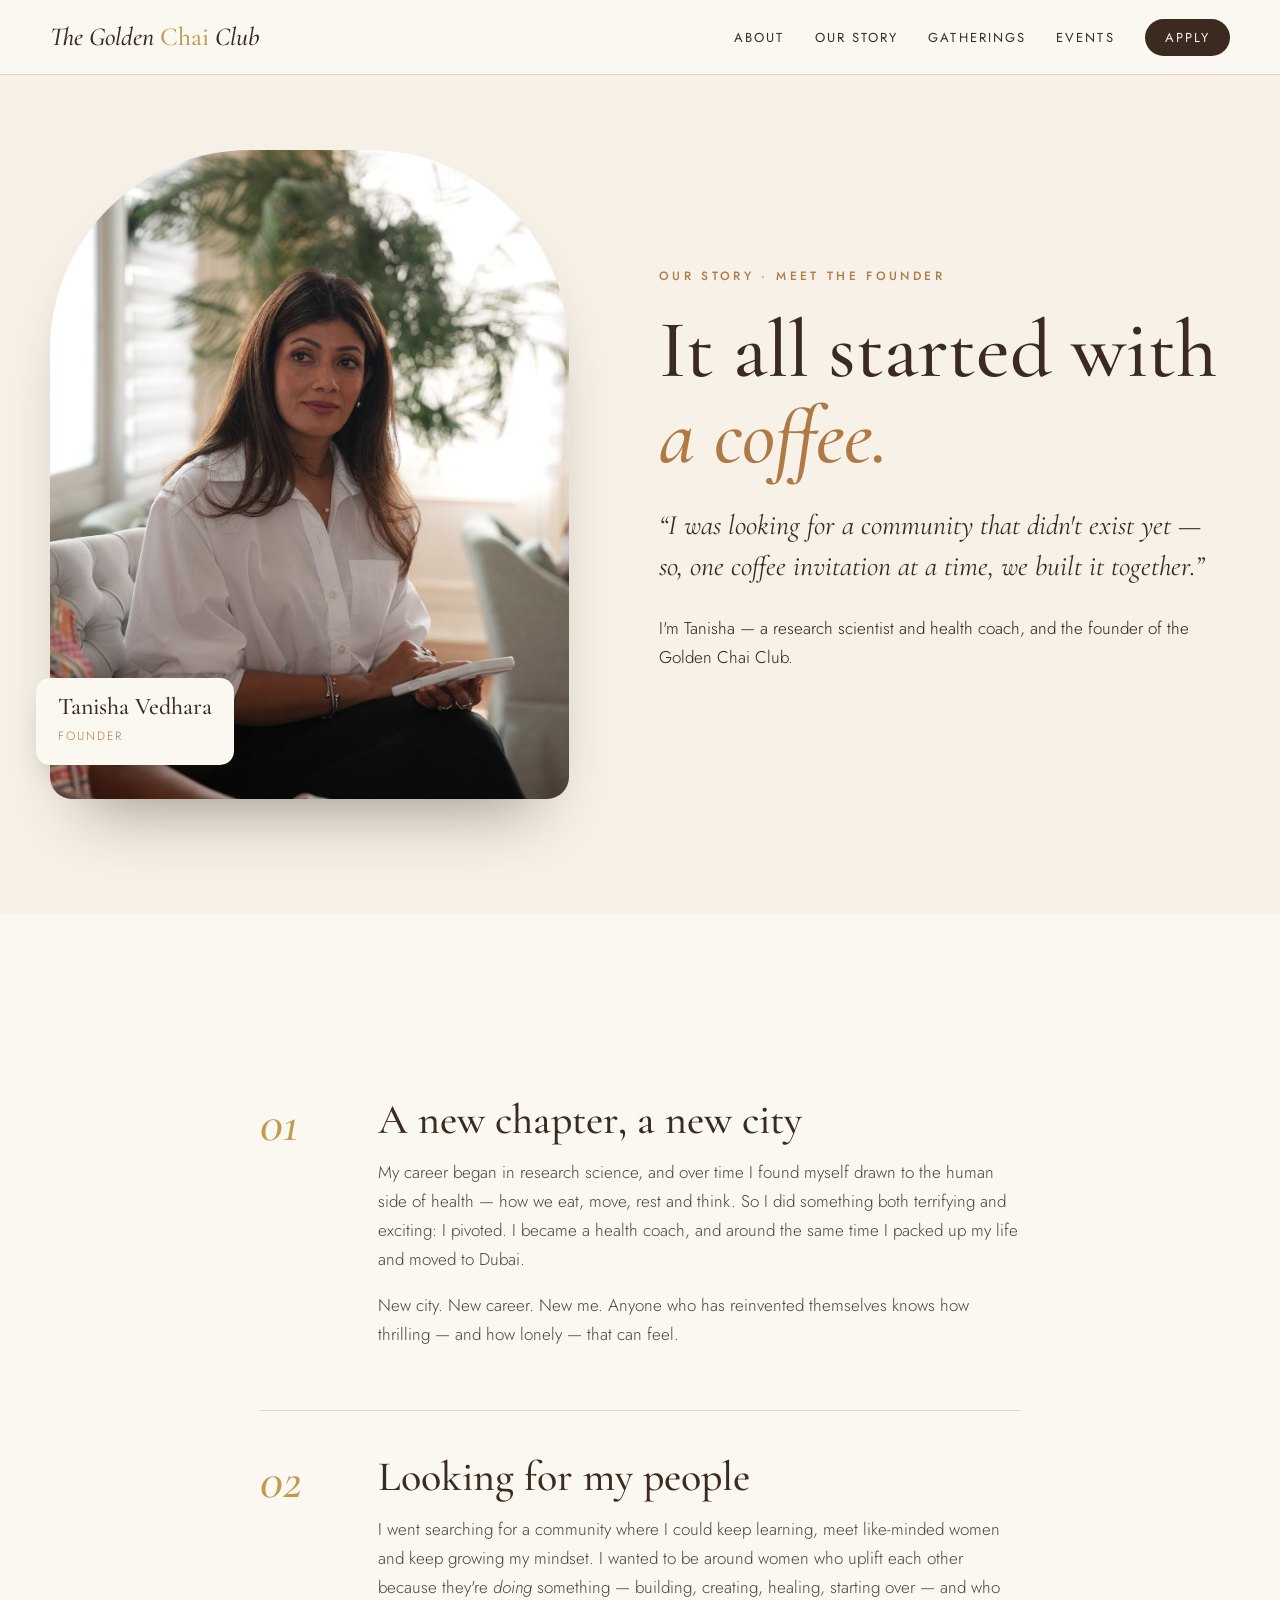
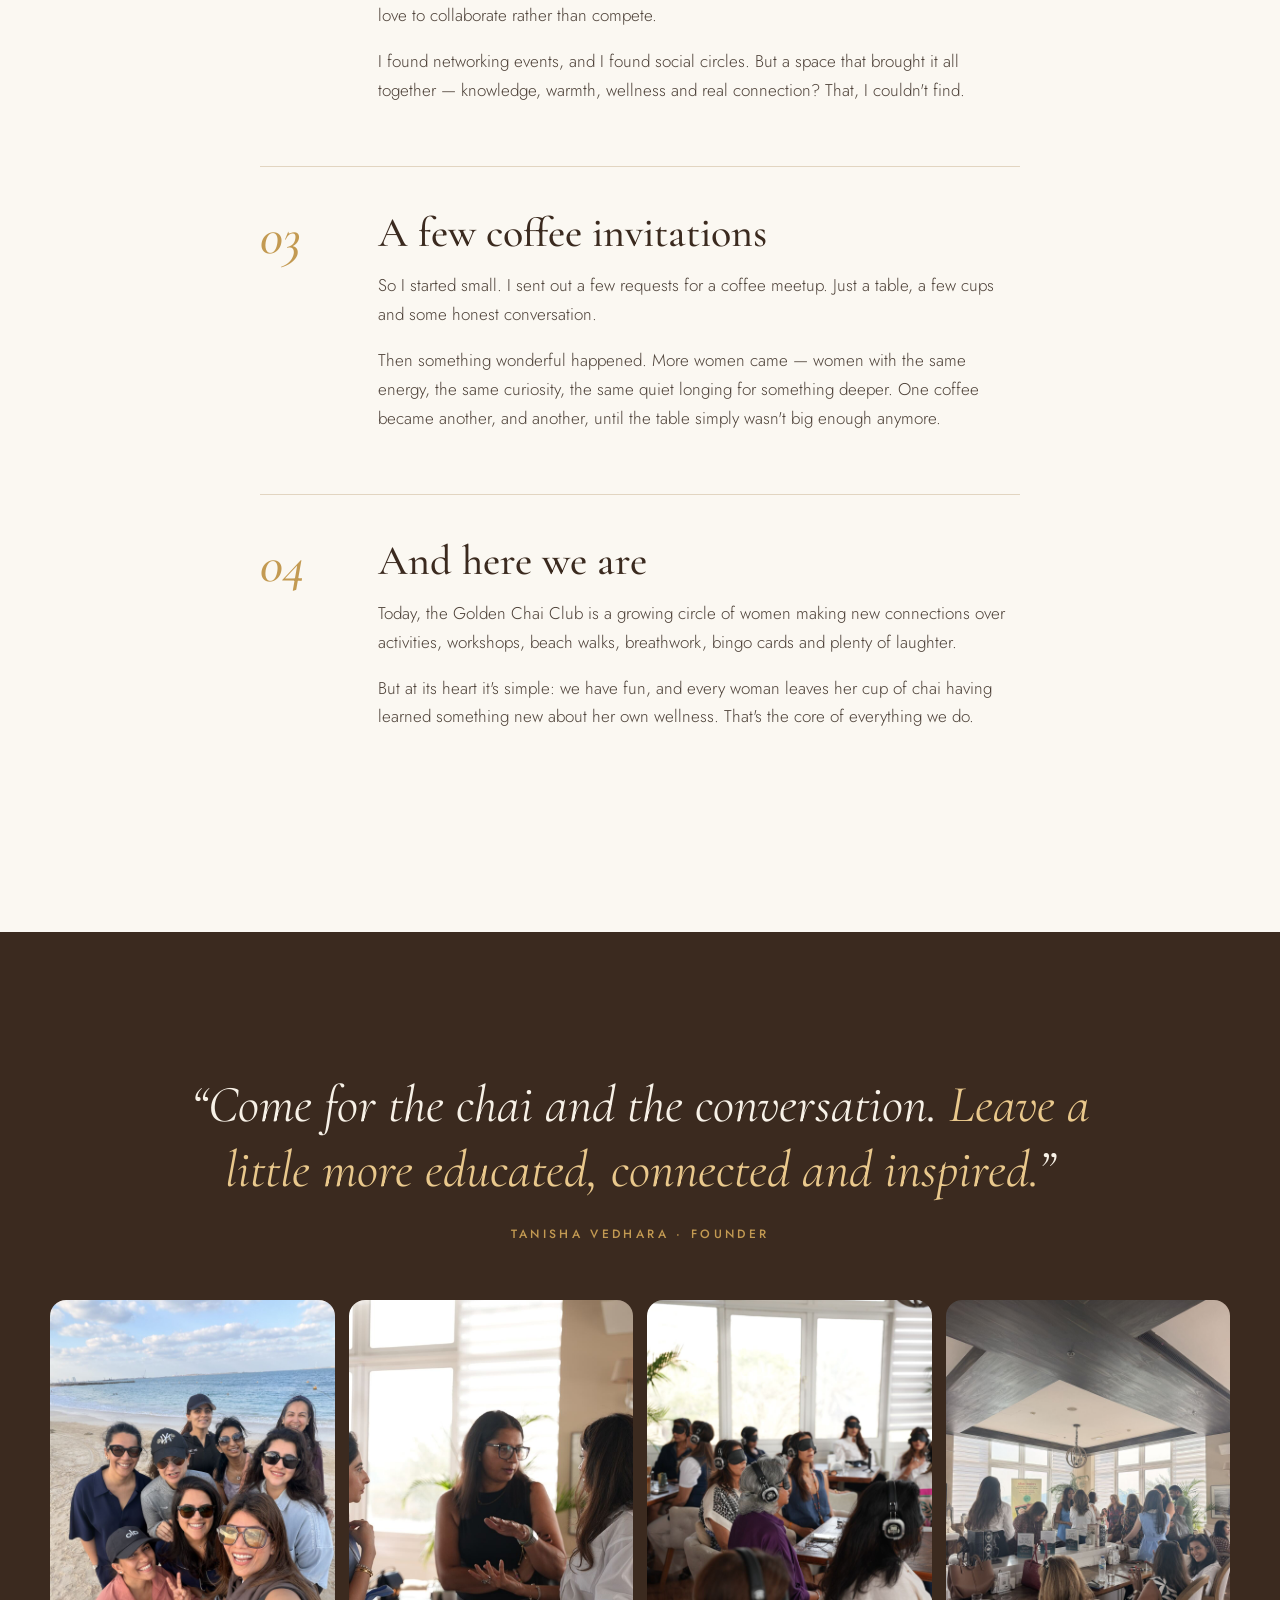
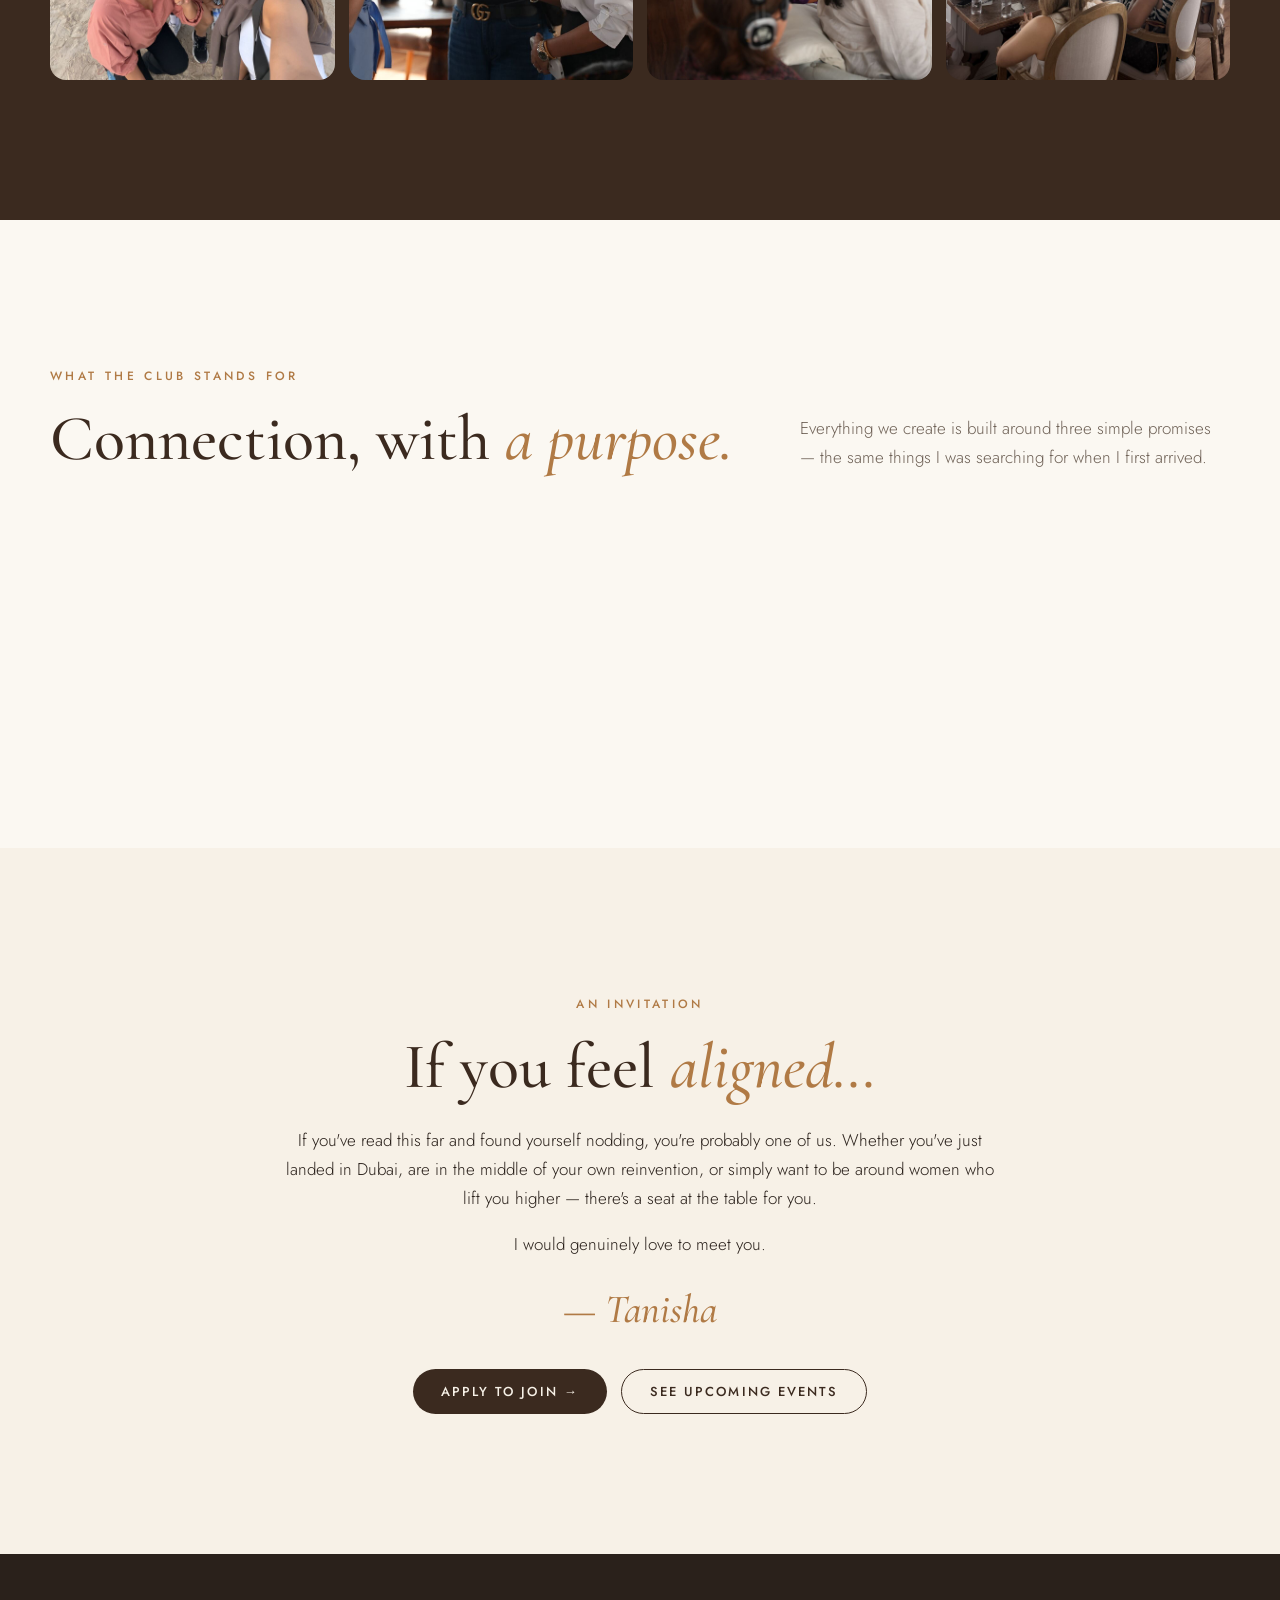
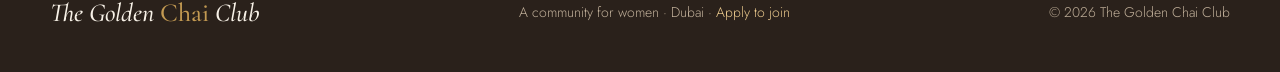
==== golden-chai-club/story.html @ 9925d156 "Add founder story page to Golden Chai Club site Separate Our Story page with founder portrait and st" ====
<!doctype html>
<html lang="en">
<head>
  <meta charset="utf-8">
  <meta name="viewport" content="width=device-width,initial-scale=1">
  <title>Our Story — The Golden Chai Club</title>
  <meta name="description" content="How the Golden Chai Club began: a research scientist and health coach, a move to Dubai, and a few coffee meetups that grew into a community of like-minded women.">
  <meta property="og:title" content="Our Story — The Golden Chai Club">
  <meta property="og:image" content="images/host.jpg">
  <link rel="preconnect" href="https://fonts.googleapis.com">
  <link rel="preconnect" href="https://fonts.gstatic.com" crossorigin>
  <link href="https://fonts.googleapis.com/css2?family=Cormorant+Garamond:ital,wght@0,400;0,500;0,600;1,400;1,500&family=Jost:wght@300;400;500&display=swap" rel="stylesheet">
  <link rel="stylesheet" href="style.css">
  <style>
    .story-hero{padding:150px 0 clamp(70px,9vw,120px);background:var(--cream)}
    .story-hero .wrap{display:grid;grid-template-columns:1fr 1.1fr;gap:clamp(40px,7vw,100px);align-items:center}
    .portrait{position:relative}
    .portrait img{width:100%;aspect-ratio:4/5;object-fit:cover;object-position:center 25%;border-radius:200px 200px var(--radius) var(--radius);box-shadow:0 40px 70px -35px rgba(59,42,31,.5)}
    .portrait figcaption{position:absolute;left:-14px;bottom:34px;background:var(--paper);padding:16px 22px;border-radius:14px;box-shadow:0 14px 30px -14px rgba(59,42,31,.35)}
    .portrait figcaption b{display:block;font:500 24px/1.1 var(--serif);color:var(--cocoa)}
    .portrait figcaption span{font-size:12px;letter-spacing:.16em;text-transform:uppercase;color:var(--chai)}
    .story-hero h1{font-size:clamp(46px,6.4vw,84px);margin:18px 0 26px}
    .story-hero h1 em{font-style:italic;color:var(--chai)}
    .story-hero .big{font:italic 400 clamp(22px,2.3vw,28px)/1.45 var(--serif);color:var(--cocoa)}
    @media(max-width:880px){.story-hero .wrap{grid-template-columns:1fr}.portrait{max-width:460px}.portrait figcaption{left:14px}}

    .chapters{max-width:760px;margin:0 auto}
    .chapter{display:grid;grid-template-columns:90px 1fr;gap:28px;padding:44px 0;border-bottom:1px solid var(--line)}
    .chapter:last-child{border-bottom:0}
    .chapter .num{font:italic 500 52px/1 var(--serif);color:var(--gold)}
    .chapter h2{font-size:clamp(30px,3.4vw,42px);margin-bottom:16px}
    .chapter p{color:#4d4138}
    @media(max-width:600px){.chapter{grid-template-columns:1fr;gap:6px}}

    .pull{background:var(--cocoa);color:var(--cream);text-align:center}
    .pull blockquote{margin:0 auto;max-width:900px;font:italic 400 clamp(30px,4.2vw,52px)/1.25 var(--serif)}
    .pull blockquote em{color:#e9c88c}
    .pull cite{display:block;margin-top:26px;font:500 12px/1 var(--sans);letter-spacing:.28em;text-transform:uppercase;font-style:normal;color:var(--gold)}

    .strip{display:grid;grid-template-columns:repeat(4,1fr);gap:14px;margin-top:60px}
    .strip img{aspect-ratio:3/4;object-fit:cover;border-radius:16px;width:100%}
    @media(max-width:700px){.strip{grid-template-columns:repeat(2,1fr)}}

    .core{display:grid;grid-template-columns:repeat(3,1fr);gap:22px;margin-top:50px}
    .core div{background:var(--cream);border-radius:var(--radius);padding:34px 30px}
    .core h3{font-size:28px;margin-bottom:10px}
    .core p{color:var(--muted);font-size:15.5px;margin:0}
    @media(max-width:820px){.core{grid-template-columns:1fr}}

    .letter{background:var(--cream);text-align:center}
    .letter p.sign{font:italic 500 40px/1 var(--serif);color:var(--chai);margin:30px 0 40px}
  </style>
</head>
<body>

<header id="top" class="scrolled">
  <nav class="wrap" aria-label="Main">
    <a class="logo" href="index.html">The Golden <span>Chai</span> Club</a>
    <div class="navlinks">
      <a href="index.html#about">About</a>
      <a href="story.html" aria-current="page">Our Story</a>
      <a href="index.html#gatherings">Gatherings</a>
      <a href="index.html#events">Events</a>
      <a class="btn" href="https://form.jotform.com/263192337664059" target="_blank" rel="noopener">Apply</a>
    </div>
  </nav>
</header>

<main>
  <section class="story-hero">
    <div class="wrap">
      <figure class="portrait reveal" style="margin:0">
        <img src="images/host.jpg" alt="Tanisha Vedhara, founder of the Golden Chai Club, seated in a white shirt" fetchpriority="high">
        <figcaption><b>Tanisha Vedhara</b><span>Founder</span></figcaption>
      </figure>
      <div class="reveal">
        <span class="eyebrow">Our story · Meet the founder</span>
        <h1>It all started with <em>a coffee.</em></h1>
        <p class="big">“I was looking for a community that didn't exist yet — so, one coffee invitation at a time, we built it together.”</p>
        <p>I'm Tanisha — a research scientist and health coach, and the founder of the Golden Chai Club.</p>
      </div>
    </div>
  </section>

  <section>
    <div class="wrap chapters">
      <article class="chapter reveal">
        <span class="num">01</span>
        <div>
          <h2>A new chapter, a new city</h2>
          <p>My career began in research science, and over time I found myself drawn to the human side of health — how we eat, move, rest and think. So I did something both terrifying and exciting: I pivoted. I became a health coach, and around the same time I packed up my life and moved to Dubai.</p>
          <p>New city. New career. New me. Anyone who has reinvented themselves knows how thrilling — and how lonely — that can feel.</p>
        </div>
      </article>

      <article class="chapter reveal">
        <span class="num">02</span>
        <div>
          <h2>Looking for my people</h2>
          <p>I went searching for a community where I could keep learning, meet like-minded women and keep growing my mindset. I wanted to be around women who uplift each other because they're <em>doing</em> something — building, creating, healing, starting over — and who love to collaborate rather than compete.</p>
          <p>I found networking events, and I found social circles. But a space that brought it all together — knowledge, warmth, wellness and real connection? That, I couldn't find.</p>
        </div>
      </article>

      <article class="chapter reveal">
        <span class="num">03</span>
        <div>
          <h2>A few coffee invitations</h2>
          <p>So I started small. I sent out a few requests for a coffee meetup. Just a table, a few cups and some honest conversation.</p>
          <p>Then something wonderful happened. More women came — women with the same energy, the same curiosity, the same quiet longing for something deeper. One coffee became another, and another, until the table simply wasn't big enough anymore.</p>
        </div>
      </article>

      <article class="chapter reveal">
        <span class="num">04</span>
        <div>
          <h2>And here we are</h2>
          <p>Today, the Golden Chai Club is a growing circle of women making new connections over activities, workshops, beach walks, breathwork, bingo cards and plenty of laughter.</p>
          <p>But at its heart it's simple: we have fun, and every woman leaves her cup of chai having learned something new about her own wellness. That's the core of everything we do.</p>
        </div>
      </article>
    </div>
  </section>

  <section class="pull">
    <div class="wrap reveal">
      <blockquote>“Come for the chai and the conversation. <em>Leave a little more educated, connected and inspired.</em>”</blockquote>
      <cite>Tanisha Vedhara · Founder</cite>
      <div class="strip">
        <img src="images/beach-selfie.jpg" alt="Tanisha and members on a beach walk" loading="lazy">
        <img src="images/conversation.jpg" alt="Members in conversation" loading="lazy">
        <img src="images/breathwork-room.jpg" alt="A breathwork session" loading="lazy">
        <img src="images/mingle.jpg" alt="Members mingling at a gathering" loading="lazy">
      </div>
    </div>
  </section>

  <section>
    <div class="wrap">
      <div class="head reveal" style="margin-bottom:0">
        <div>
          <span class="eyebrow">What the club stands for</span>
          <h2 style="margin-top:16px">Connection, with <em>a purpose.</em></h2>
        </div>
        <p>Everything we create is built around three simple promises — the same things I was searching for when I first arrived.</p>
      </div>
      <div class="core">
        <div class="reveal"><h3>Learn</h3><p>Every gathering leaves you with something real — on wellness, health, mindset and growth — from women who know their stuff.</p></div>
        <div class="reveal"><h3>Connect</h3><p>Uplifting, like-minded women who are building something of their own, and who show up for each other.</p></div>
        <div class="reveal"><h3>Collaborate</h3><p>Friendships that turn into ideas, partnerships and projects. When women pool their energy, everyone rises.</p></div>
      </div>
    </div>
  </section>

  <section class="letter">
    <div class="wrap reveal" style="max-width:720px">
      <span class="eyebrow">An invitation</span>
      <h2 style="margin:16px 0 26px">If you feel <em>aligned…</em></h2>
      <p>If you've read this far and found yourself nodding, you're probably one of us. Whether you've just landed in Dubai, are in the middle of your own reinvention, or simply want to be around women who lift you higher — there's a seat at the table for you.</p>
      <p>I would genuinely love to meet you.</p>
      <p class="sign">— Tanisha</p>
      <div style="display:flex;gap:14px;justify-content:center;flex-wrap:wrap">
        <a class="btn" href="https://form.jotform.com/263192337664059" target="_blank" rel="noopener">Apply to join →</a>
        <a class="btn ghost" href="index.html#events">See upcoming events</a>
      </div>
    </div>
  </section>
</main>

<footer>
  <div class="wrap">
    <a class="logo" href="index.html">The Golden <span>Chai</span> Club</a>
    <div>A community for women · Dubai · <a href="https://form.jotform.com/263192337664059" target="_blank" rel="noopener">Apply to join</a></div>
    <div>© <span id="yr">2026</span> The Golden Chai Club</div>
  </div>
</footer>

<script>
  const io = new IntersectionObserver(es => es.forEach(e => { if (e.isIntersecting) { e.target.classList.add('in'); io.unobserve(e.target); } }), {threshold:.12});
  document.querySelectorAll('.reveal').forEach(el => io.observe(el));
  document.getElementById('yr').textContent = new Date().getFullYear();
</script>
</body>
</html>
---- golden-chai-club/style.css ----
:root{
  --cream:#f7f1e7; --paper:#fbf8f2; --sand:#ecdfcb; --chai:#b07a45; --gold:#c39a52;
  --cocoa:#3b2a1f; --ink:#2a211b; --muted:#6f6257; --line:#e2d5c1;
  --serif:'Cormorant Garamond',Georgia,'Times New Roman',serif;
  --sans:'Jost','Helvetica Neue',Arial,sans-serif;
  --radius:22px;
}
*{box-sizing:border-box}
html{scroll-behavior:smooth}
body{margin:0;background:var(--paper);color:var(--ink);font:300 17px/1.7 var(--sans);-webkit-font-smoothing:antialiased}
img{display:block;max-width:100%}
a{color:inherit}
.wrap{width:min(1180px,100% - 40px);margin-inline:auto}
.eyebrow{font:500 12px/1 var(--sans);letter-spacing:.28em;text-transform:uppercase;color:var(--chai)}
h1,h2,h3{font-family:var(--serif);font-weight:500;line-height:1.05;margin:0;color:var(--cocoa)}
h2{font-size:clamp(38px,5.4vw,64px)}
h2 em,h1 em{font-style:italic;color:var(--chai)}
p{margin:0 0 1em}
.btn{display:inline-flex;align-items:center;gap:.6em;padding:15px 28px;border-radius:999px;background:var(--cocoa);color:var(--cream);text-decoration:none;font:500 13px/1 var(--sans);letter-spacing:.16em;text-transform:uppercase;transition:transform .25s,background .25s}
.btn:hover{background:var(--chai);transform:translateY(-2px)}
.btn.ghost{background:transparent;color:var(--cocoa);border:1px solid var(--cocoa)}
.btn.ghost:hover{background:var(--cocoa);color:var(--cream)}
.btn.light{background:var(--cream);color:var(--cocoa)}
.btn.light:hover{background:var(--gold);color:var(--cocoa)}
:focus-visible{outline:2px solid var(--chai);outline-offset:4px}

/* nav */
header{position:fixed;inset:0 0 auto;z-index:20;transition:background .3s,box-shadow .3s}
header.scrolled{background:rgba(251,248,242,.92);backdrop-filter:blur(10px);box-shadow:0 1px 0 var(--line)}
nav{display:flex;align-items:center;justify-content:space-between;height:74px}
.logo{font:italic 500 26px/1 var(--serif);text-decoration:none;color:var(--cream);transition:color .3s}
.logo span{font-style:normal;color:var(--gold)}
header.scrolled .logo{color:var(--cocoa)}
.navlinks{display:flex;gap:30px;align-items:center}
.navlinks a{text-decoration:none;font:400 13px/1 var(--sans);letter-spacing:.16em;text-transform:uppercase;color:var(--cream)}
header.scrolled .navlinks a{color:var(--cocoa)}
.navlinks .btn{padding:12px 20px;background:var(--cream);color:var(--cocoa)!important}
header.scrolled .navlinks .btn{background:var(--cocoa);color:var(--cream)!important}
@media(max-width:820px){.navlinks a:not(.btn){display:none}}

/* hero */
.hero{position:relative;min-height:100svh;display:grid;align-items:end;color:var(--cream);overflow:hidden}
.hero img{position:absolute;inset:0;width:100%;height:100%;object-fit:cover;object-position:center 40%;transform:scale(1.04);animation:drift 18s ease-out forwards}
@keyframes drift{to{transform:scale(1)}}
.hero::after{content:"";position:absolute;inset:0;background:linear-gradient(90deg,rgba(36,24,16,.82) 0%,rgba(36,24,16,.55) 50%,rgba(36,24,16,.2) 100%),linear-gradient(180deg,rgba(36,24,16,.45) 0%,transparent 30%,rgba(36,24,16,.6) 100%)}
@media(max-width:700px){.hero::after{background:rgba(36,24,16,.68)}}
.hero .wrap{position:relative;z-index:1;padding:140px 0 90px}
.hero .eyebrow{color:var(--gold)}
.hero h1{color:var(--cream);font-size:clamp(54px,9vw,128px);font-weight:400;margin:18px 0 22px;letter-spacing:-.01em}
.hero h1 em{color:#e9c88c}
.hero p.lede{max-width:560px;font-size:clamp(17px,1.6vw,20px);color:#f3e9da;margin-bottom:34px}
.hero .actions{display:flex;gap:14px;flex-wrap:wrap}
.hero .btn.ghost{color:var(--cream);border-color:rgba(247,241,231,.7)}
.hero .btn.ghost:hover{background:var(--cream);color:var(--cocoa)}

section{padding:clamp(80px,11vw,140px) 0}

/* about */
.about{display:grid;grid-template-columns:1.05fr 1fr;gap:clamp(40px,7vw,100px);align-items:center}
.about .photos{position:relative;aspect-ratio:4/5}
.about .photos img{position:absolute;object-fit:cover;border-radius:var(--radius);box-shadow:0 30px 60px -30px rgba(59,42,31,.45)}
.about .photos .a{inset:0 22% 12% 0;width:78%;height:88%}
.about .photos .b{right:0;bottom:0;width:48%;aspect-ratio:3/4;height:auto;border:8px solid var(--paper)}
.about h2{margin:18px 0 28px}
.about .big{font:italic 400 clamp(22px,2.2vw,27px)/1.45 var(--serif);color:var(--cocoa)}
.sig{margin-top:30px;padding-top:26px;border-top:1px solid var(--line);display:grid;grid-template-columns:repeat(3,1fr);gap:20px}
.sig b{display:block;font:500 34px/1 var(--serif);color:var(--chai)}
.sig span{font-size:13px;letter-spacing:.1em;text-transform:uppercase;color:var(--muted)}
@media(max-width:880px){.about{grid-template-columns:1fr}.about .photos{max-width:520px}}

/* pillars */
.pillars{background:var(--cream)}
.head{display:flex;justify-content:space-between;align-items:end;gap:30px;flex-wrap:wrap;margin-bottom:56px}
.head p{max-width:430px;color:var(--muted);margin:0}
.grid4{display:grid;grid-template-columns:repeat(4,1fr);gap:22px}
.pillar{background:var(--paper);border-radius:var(--radius);overflow:hidden;display:flex;flex-direction:column;transition:transform .35s}
.pillar:hover{transform:translateY(-6px)}
.pillar img{aspect-ratio:4/5;object-fit:cover;width:100%}
.pillar div{padding:24px 24px 28px}
.pillar small{font:500 11px/1 var(--sans);letter-spacing:.24em;color:var(--chai)}
.pillar h3{font-size:28px;margin:10px 0 10px}
.pillar p{font-size:15px;color:var(--muted);margin:0}
@media(max-width:1000px){.grid4{grid-template-columns:repeat(2,1fr)}}
@media(max-width:560px){.grid4{grid-template-columns:1fr}}

/* quote band */
.band{position:relative;padding:clamp(110px,14vw,180px) 0;color:var(--cream);text-align:center;overflow:hidden}
.band img{position:absolute;inset:0;width:100%;height:100%;object-fit:cover;object-position:center 30%}
.band::after{content:"";position:absolute;inset:0;background:rgba(42,28,18,.62)}
.band .wrap{position:relative;z-index:1;max-width:900px}
.band blockquote{margin:0;font:italic 400 clamp(30px,4.4vw,54px)/1.2 var(--serif)}
.band cite{display:block;margin-top:24px;font:500 12px/1 var(--sans);letter-spacing:.28em;text-transform:uppercase;font-style:normal;color:var(--gold)}

/* events */
.events-list{display:grid;gap:18px}
.event{display:grid;grid-template-columns:150px 1fr auto;gap:clamp(20px,4vw,48px);align-items:center;padding:30px clamp(22px,3vw,40px);background:var(--cream);border-radius:var(--radius);border:1px solid transparent;transition:border-color .3s,transform .3s,background .3s}
.event:hover{border-color:var(--gold);background:#f4ead9;transform:translateX(4px)}
.date{text-align:center;border-right:1px solid var(--line);padding-right:clamp(16px,3vw,40px)}
.date b{display:block;font:500 64px/.9 var(--serif);color:var(--cocoa)}
.date span{font:500 12px/1 var(--sans);letter-spacing:.26em;text-transform:uppercase;color:var(--chai)}
.date i{display:block;font:400 12px/1 var(--sans);font-style:normal;color:var(--muted);margin-top:8px;letter-spacing:.1em}
.event h3{font-size:clamp(26px,2.8vw,34px);margin-bottom:8px}
.event p{color:var(--muted);margin:0;font-size:15.5px;max-width:560px}
.tag{display:inline-block;margin-bottom:10px;padding:5px 12px;border-radius:999px;background:var(--paper);font:500 11px/1 var(--sans);letter-spacing:.18em;text-transform:uppercase;color:var(--chai)}
.event.soon .tag{background:var(--cocoa);color:var(--cream)}
.note{margin-top:28px;text-align:center;color:var(--muted);font-size:15px}
.none{display:none;text-align:center;padding:50px;background:var(--cream);border-radius:var(--radius)}
@media(max-width:760px){
  .event{grid-template-columns:1fr;text-align:left}
  .date{text-align:left;border-right:0;border-bottom:1px solid var(--line);padding:0 0 16px;display:flex;align-items:baseline;gap:12px}
  .date b{font-size:48px}.date i{margin:0}
  .event .btn{justify-self:start}
}

/* gallery */
.gallery{background:var(--cocoa);color:var(--cream)}
.gallery h2{color:var(--cream)}
.gallery .head p{color:#cdbca6}
.masonry{columns:4 240px;column-gap:16px}
.masonry figure{margin:0 0 16px;break-inside:avoid;border-radius:16px;overflow:hidden;cursor:zoom-in}
.masonry img{width:100%;transition:transform .6s,filter .6s;filter:saturate(.92)}
.masonry figure:hover img{transform:scale(1.04);filter:saturate(1.05)}
dialog{border:0;padding:0;background:transparent;max-width:92vw;max-height:92vh}
dialog::backdrop{background:rgba(20,14,10,.9)}
dialog img{max-width:92vw;max-height:88vh;border-radius:12px}
dialog button{position:fixed;top:18px;right:22px;background:none;border:0;color:#fff;font-size:38px;cursor:pointer;line-height:1}

/* join */
.steps{display:grid;grid-template-columns:repeat(3,1fr);gap:22px;margin:56px 0 54px;counter-reset:s}
.step{padding:36px 30px;border:1px solid var(--line);border-radius:var(--radius);background:var(--paper);position:relative}
.step::before{counter-increment:s;content:"0" counter(s);font:italic 500 46px/1 var(--serif);color:var(--gold);display:block;margin-bottom:18px}
.step h3{font-size:28px;margin-bottom:10px}
.step p{color:var(--muted);font-size:15.5px;margin:0}
@media(max-width:820px){.steps{grid-template-columns:1fr}}
.join{text-align:center}
.join .head{justify-content:center;text-align:center;flex-direction:column;align-items:center;margin-bottom:0}
.join .head p{margin-top:18px}
.who{display:flex;flex-wrap:wrap;justify-content:center;gap:10px;max-width:820px;margin:0 auto 46px}
.who span{padding:9px 18px;border:1px solid var(--line);border-radius:999px;font-size:14px;color:var(--cocoa);background:var(--cream)}

/* cta */
.cta{position:relative;color:var(--cream);overflow:hidden;text-align:center}
.cta img{position:absolute;inset:0;width:100%;height:100%;object-fit:cover;object-position:center 60%}
.cta::after{content:"";position:absolute;inset:0;background:linear-gradient(180deg,rgba(36,24,16,.55),rgba(36,24,16,.78))}
.cta .wrap{position:relative;z-index:1}
.cta h2{color:var(--cream);font-size:clamp(44px,7vw,92px);margin:16px 0 22px}
.cta h2 em{color:#e9c88c}
.cta p{max-width:520px;margin:0 auto 34px;color:#f3e9da}
.cta .eyebrow{color:var(--gold)}

footer{background:var(--ink);color:#bfae98;padding:46px 0;font-size:14px}
footer .wrap{display:flex;justify-content:space-between;gap:20px;flex-wrap:wrap;align-items:center}
footer .logo{color:var(--cream)}
footer a{color:#e9c88c;text-decoration:none}

.reveal{opacity:0;transform:translateY(26px);transition:opacity .9s ease,transform .9s ease}
.reveal.in{opacity:1;transform:none}
@media(prefers-reduced-motion:reduce){*{animation:none!important;transition:none!important}.reveal{opacity:1;transform:none}html{scroll-behavior:auto}}
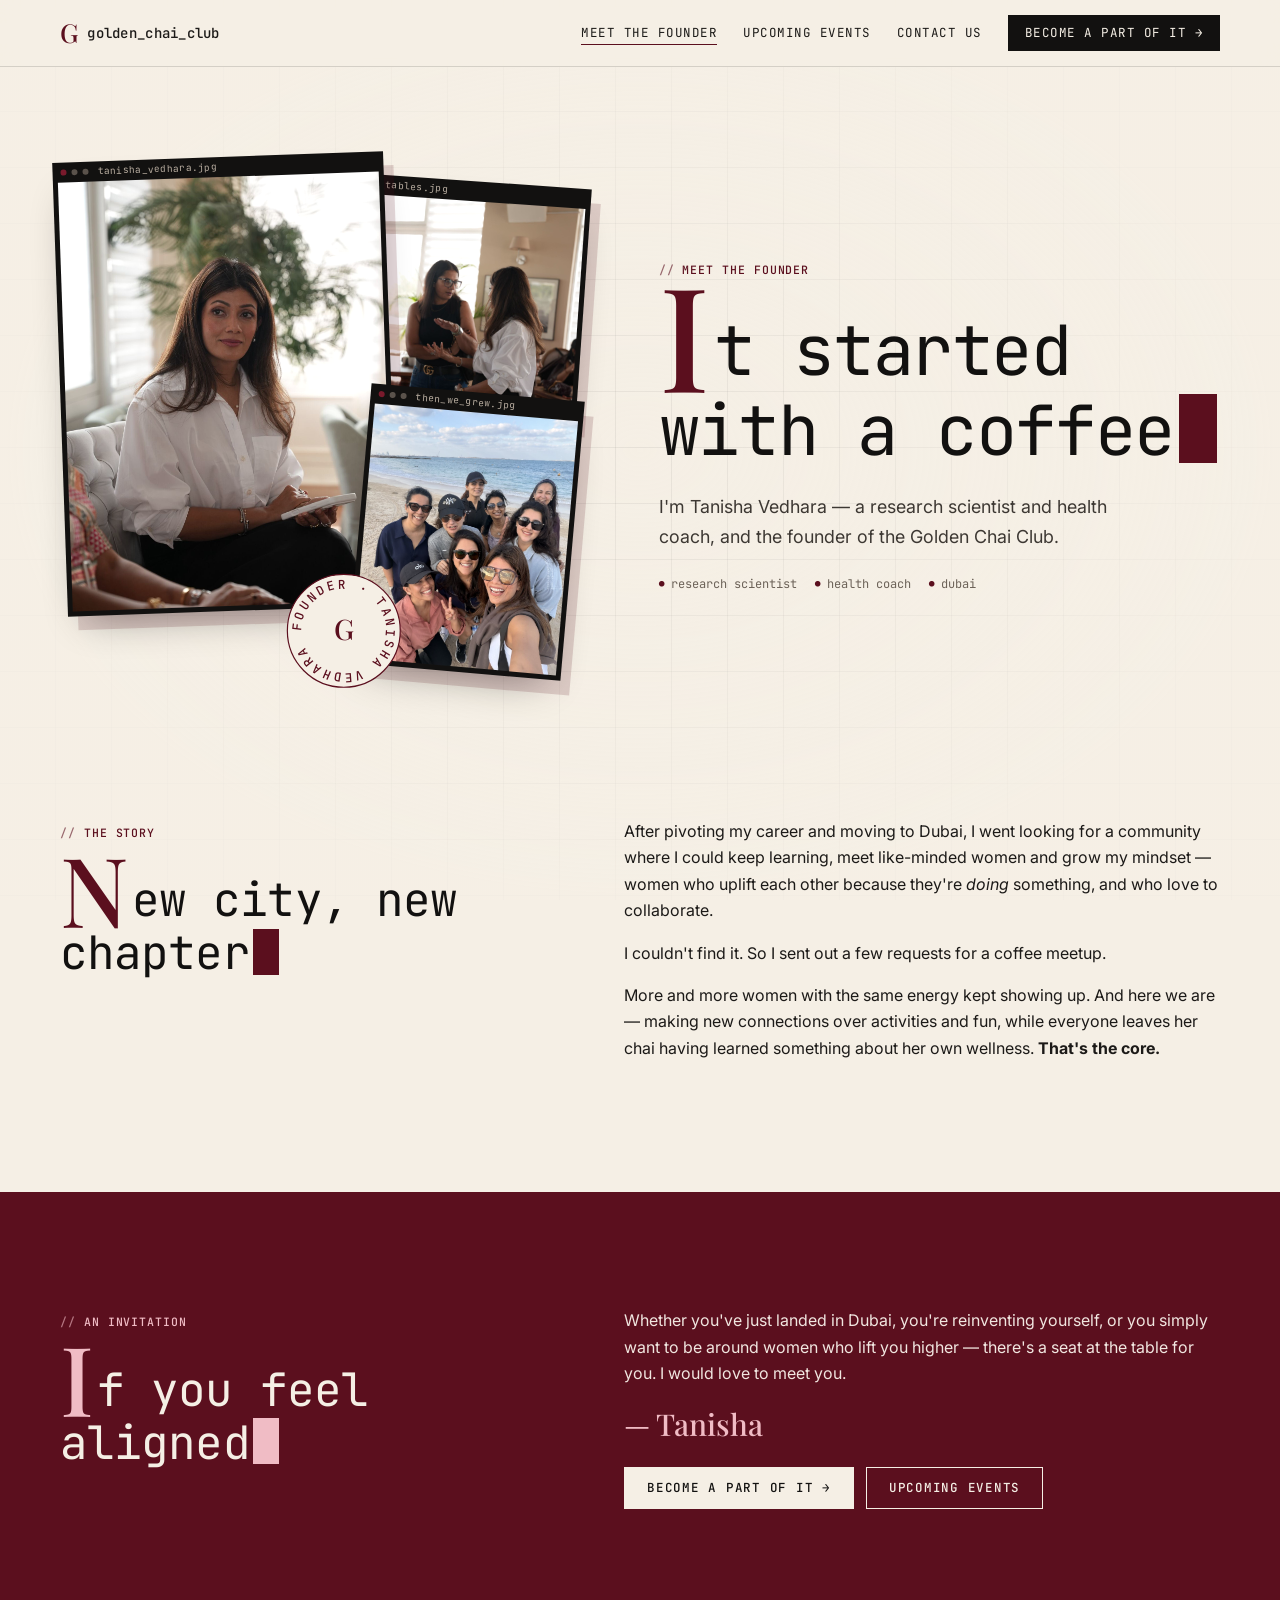
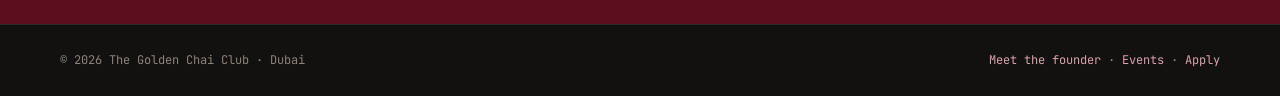
==== commit fd3a5986: "Redesign Golden Chai Club site: digital beige/black/burgundy look New nav tabs (Become a part of it," ====
--- a/golden-chai-club/story.html
+++ b/golden-chai-club/story.html
@@ -3,182 +3,79 @@
 <head>
   <meta charset="utf-8">
   <meta name="viewport" content="width=device-width,initial-scale=1">
-  <title>Our Story — The Golden Chai Club</title>
-  <meta name="description" content="How the Golden Chai Club began: a research scientist and health coach, a move to Dubai, and a few coffee meetups that grew into a community of like-minded women.">
-  <meta property="og:title" content="Our Story — The Golden Chai Club">
+  <title>Meet the founder — The Golden Chai Club</title>
+  <meta name="description" content="How the Golden Chai Club began: a research scientist and health coach, a move to Dubai, and a few coffee meetups that grew into a community.">
+  <meta property="og:title" content="Meet the founder — The Golden Chai Club">
+  <meta property="og:description" content="How the Golden Chai Club began: a research scientist and health coach, a move to Dubai, and a few coffee meetups that grew into a community.">
   <meta property="og:image" content="images/host.jpg">
   <link rel="preconnect" href="https://fonts.googleapis.com">
   <link rel="preconnect" href="https://fonts.gstatic.com" crossorigin>
-  <link href="https://fonts.googleapis.com/css2?family=Cormorant+Garamond:ital,wght@0,400;0,500;0,600;1,400;1,500&family=Jost:wght@300;400;500&display=swap" rel="stylesheet">
+  <link href="https://fonts.googleapis.com/css2?family=Inter:wght@400;500&family=JetBrains+Mono:wght@400;500&family=Playfair+Display:wght@500&display=swap" rel="stylesheet">
   <link rel="stylesheet" href="style.css">
-  <style>
-    .story-hero{padding:150px 0 clamp(70px,9vw,120px);background:var(--cream)}
-    .story-hero .wrap{display:grid;grid-template-columns:1fr 1.1fr;gap:clamp(40px,7vw,100px);align-items:center}
-    .portrait{position:relative}
-    .portrait img{width:100%;aspect-ratio:4/5;object-fit:cover;object-position:center 25%;border-radius:200px 200px var(--radius) var(--radius);box-shadow:0 40px 70px -35px rgba(59,42,31,.5)}
-    .portrait figcaption{position:absolute;left:-14px;bottom:34px;background:var(--paper);padding:16px 22px;border-radius:14px;box-shadow:0 14px 30px -14px rgba(59,42,31,.35)}
-    .portrait figcaption b{display:block;font:500 24px/1.1 var(--serif);color:var(--cocoa)}
-    .portrait figcaption span{font-size:12px;letter-spacing:.16em;text-transform:uppercase;color:var(--chai)}
-    .story-hero h1{font-size:clamp(46px,6.4vw,84px);margin:18px 0 26px}
-    .story-hero h1 em{font-style:italic;color:var(--chai)}
-    .story-hero .big{font:italic 400 clamp(22px,2.3vw,28px)/1.45 var(--serif);color:var(--cocoa)}
-    @media(max-width:880px){.story-hero .wrap{grid-template-columns:1fr}.portrait{max-width:460px}.portrait figcaption{left:14px}}
-
-    .chapters{max-width:760px;margin:0 auto}
-    .chapter{display:grid;grid-template-columns:90px 1fr;gap:28px;padding:44px 0;border-bottom:1px solid var(--line)}
-    .chapter:last-child{border-bottom:0}
-    .chapter .num{font:italic 500 52px/1 var(--serif);color:var(--gold)}
-    .chapter h2{font-size:clamp(30px,3.4vw,42px);margin-bottom:16px}
-    .chapter p{color:#4d4138}
-    @media(max-width:600px){.chapter{grid-template-columns:1fr;gap:6px}}
-
-    .pull{background:var(--cocoa);color:var(--cream);text-align:center}
-    .pull blockquote{margin:0 auto;max-width:900px;font:italic 400 clamp(30px,4.2vw,52px)/1.25 var(--serif)}
-    .pull blockquote em{color:#e9c88c}
-    .pull cite{display:block;margin-top:26px;font:500 12px/1 var(--sans);letter-spacing:.28em;text-transform:uppercase;font-style:normal;color:var(--gold)}
-
-    .strip{display:grid;grid-template-columns:repeat(4,1fr);gap:14px;margin-top:60px}
-    .strip img{aspect-ratio:3/4;object-fit:cover;border-radius:16px;width:100%}
-    @media(max-width:700px){.strip{grid-template-columns:repeat(2,1fr)}}
-
-    .core{display:grid;grid-template-columns:repeat(3,1fr);gap:22px;margin-top:50px}
-    .core div{background:var(--cream);border-radius:var(--radius);padding:34px 30px}
-    .core h3{font-size:28px;margin-bottom:10px}
-    .core p{color:var(--muted);font-size:15.5px;margin:0}
-    @media(max-width:820px){.core{grid-template-columns:1fr}}
-
-    .letter{background:var(--cream);text-align:center}
-    .letter p.sign{font:italic 500 40px/1 var(--serif);color:var(--chai);margin:30px 0 40px}
-  </style>
 </head>
 <body>
-
-<header id="top" class="scrolled">
+<header>
   <nav class="wrap" aria-label="Main">
-    <a class="logo" href="index.html">The Golden <span>Chai</span> Club</a>
-    <div class="navlinks">
-      <a href="index.html#about">About</a>
-      <a href="story.html" aria-current="page">Our Story</a>
-      <a href="index.html#gatherings">Gatherings</a>
-      <a href="index.html#events">Events</a>
-      <a class="btn" href="https://form.jotform.com/263192337664059" target="_blank" rel="noopener">Apply</a>
+    <a class="logo" href="index.html"><b>G</b>golden_chai_club</a>
+    <button class="menu" type="button" aria-expanded="false" aria-controls="navlinks">MENU</button>
+    <div class="navlinks" id="navlinks">
+      <a href="story.html" aria-current="page">Meet the founder</a>
+      <a href="index.html#events">Upcoming events</a>
+      <a href="index.html#contact">Contact us</a>
+      <a class="btn" href="index.html#join">Become a part of it →</a>
     </div>
   </nav>
 </header>
+<main>
 
-<main>
-  <section class="story-hero">
+  <section class="hero">
     <div class="wrap">
-      <figure class="portrait reveal" style="margin:0">
-        <img src="images/host.jpg" alt="Tanisha Vedhara, founder of the Golden Chai Club, seated in a white shirt" fetchpriority="high">
-        <figcaption><b>Tanisha Vedhara</b><span>Founder</span></figcaption>
-      </figure>
+      <div class="collage reveal" data-m style="--ar:1/1.05;--mar:1/1.1">
+        <figure class="frame " style="--x:44%;--y:4%;--w:54%;--ia:4/3;--r:4deg;--z:1;--mx:42%;--my:4%;--mw:56%"><div class="bar"><i></i><i></i><i></i><span>first_tables.jpg</span></div><img src="images/conversation.jpg" alt="Members in conversation at a gathering" loading="lazy"></figure>
+        <figure class="frame " style="--x:0%;--y:0%;--w:62%;--ia:3/4;--r:-2deg;--z:3;--mx:0%;--my:0%;--mw:62%"><div class="bar"><i></i><i></i><i></i><span>tanisha_vedhara.jpg</span></div><img src="images/host.jpg" alt="Tanisha Vedhara, founder of the Golden Chai Club" loading="lazy"></figure>
+        <figure class="frame " style="--x:56%;--y:42%;--w:40%;--ia:4/5;--r:5deg;--z:4;--mx:56%;--my:44%;--mw:42%"><div class="bar"><i></i><i></i><i></i><span>then_we_grew.jpg</span></div><img src="images/beach-selfie.jpg" alt="Tanisha with members on a beach walk" loading="lazy"></figure>
+        <div class="stamp" style="--x:42%;--y:74%;--w:22%" aria-hidden="true"><svg viewBox="0 0 100 100"><defs><path id="c4274" d="M50,50 m-36,0 a36,36 0 1,1 72,0 a36,36 0 1,1 -72,0"/></defs><circle cx="50" cy="50" r="48" stroke-width="1"/><text><textPath href="#c4274">founder · tanisha vedhara · founder · tanisha ·</textPath></text><text x="50" y="58" text-anchor="middle" style="font:500 24px 'Playfair Display',serif;fill:#5b0f1e;letter-spacing:0">G</text></svg></div>
+      </div>
       <div class="reveal">
-        <span class="eyebrow">Our story · Meet the founder</span>
-        <h1>It all started with <em>a coffee.</em></h1>
-        <p class="big">“I was looking for a community that didn't exist yet — so, one coffee invitation at a time, we built it together.”</p>
-        <p>I'm Tanisha — a research scientist and health coach, and the founder of the Golden Chai Club.</p>
+        <span class="tag">meet the founder</span>
+        <h1 class="type xl">It started with a coffee</h1>
+        <p class="lede">I'm Tanisha Vedhara — a research scientist and health coach, and the founder of the Golden Chai Club.</p>
+        <div class="meta"><span>research scientist</span><span>health coach</span><span>dubai</span></div>
       </div>
     </div>
   </section>
 
-  <section>
-    <div class="wrap chapters">
-      <article class="chapter reveal">
-        <span class="num">01</span>
-        <div>
-          <h2>A new chapter, a new city</h2>
-          <p>My career began in research science, and over time I found myself drawn to the human side of health — how we eat, move, rest and think. So I did something both terrifying and exciting: I pivoted. I became a health coach, and around the same time I packed up my life and moved to Dubai.</p>
-          <p>New city. New career. New me. Anyone who has reinvented themselves knows how thrilling — and how lonely — that can feel.</p>
-        </div>
-      </article>
-
-      <article class="chapter reveal">
-        <span class="num">02</span>
-        <div>
-          <h2>Looking for my people</h2>
-          <p>I went searching for a community where I could keep learning, meet like-minded women and keep growing my mindset. I wanted to be around women who uplift each other because they're <em>doing</em> something — building, creating, healing, starting over — and who love to collaborate rather than compete.</p>
-          <p>I found networking events, and I found social circles. But a space that brought it all together — knowledge, warmth, wellness and real connection? That, I couldn't find.</p>
-        </div>
-      </article>
-
-      <article class="chapter reveal">
-        <span class="num">03</span>
-        <div>
-          <h2>A few coffee invitations</h2>
-          <p>So I started small. I sent out a few requests for a coffee meetup. Just a table, a few cups and some honest conversation.</p>
-          <p>Then something wonderful happened. More women came — women with the same energy, the same curiosity, the same quiet longing for something deeper. One coffee became another, and another, until the table simply wasn't big enough anymore.</p>
-        </div>
-      </article>
-
-      <article class="chapter reveal">
-        <span class="num">04</span>
-        <div>
-          <h2>And here we are</h2>
-          <p>Today, the Golden Chai Club is a growing circle of women making new connections over activities, workshops, beach walks, breathwork, bingo cards and plenty of laughter.</p>
-          <p>But at its heart it's simple: we have fun, and every woman leaves her cup of chai having learned something new about her own wellness. That's the core of everything we do.</p>
-        </div>
-      </article>
-    </div>
-  </section>
-
-  <section class="pull">
-    <div class="wrap reveal">
-      <blockquote>“Come for the chai and the conversation. <em>Leave a little more educated, connected and inspired.</em>”</blockquote>
-      <cite>Tanisha Vedhara · Founder</cite>
-      <div class="strip">
-        <img src="images/beach-selfie.jpg" alt="Tanisha and members on a beach walk" loading="lazy">
-        <img src="images/conversation.jpg" alt="Members in conversation" loading="lazy">
-        <img src="images/breathwork-room.jpg" alt="A breathwork session" loading="lazy">
-        <img src="images/mingle.jpg" alt="Members mingling at a gathering" loading="lazy">
+  <section style="padding-top:0">
+    <div class="wrap split">
+      <div class="reveal"><span class="tag">the story</span><h2 class="type">New city, new chapter</h2></div>
+      <div class="reveal">
+        <p>After pivoting my career and moving to Dubai, I went looking for a community where I could keep learning, meet like-minded women and grow my mindset — women who uplift each other because they're <em>doing</em> something, and who love to collaborate.</p>
+        <p>I couldn't find it. So I sent out a few requests for a coffee meetup.</p>
+        <p>More and more women with the same energy kept showing up. And here we are — making new connections over activities and fun, while everyone leaves her chai having learned something about her own wellness. <strong>That's the core.</strong></p>
       </div>
     </div>
   </section>
 
-  <section>
-    <div class="wrap">
-      <div class="head reveal" style="margin-bottom:0">
-        <div>
-          <span class="eyebrow">What the club stands for</span>
-          <h2 style="margin-top:16px">Connection, with <em>a purpose.</em></h2>
+  <section class="burgundy">
+    <div class="wrap split">
+      <div class="reveal"><span class="tag">an invitation</span><h2 class="type">If you feel aligned</h2></div>
+      <div class="reveal">
+        <p>Whether you've just landed in Dubai, you're reinventing yourself, or you simply want to be around women who lift you higher — there's a seat at the table for you. I would love to meet you.</p>
+        <p style="font:500 30px/1 var(--serif);color:#f0bcc5;margin:22px 0 28px">— Tanisha</p>
+        <div class="actions">
+          <a class="btn" style="background:var(--paper);color:var(--black);border-color:var(--paper)" href="index.html#join">Become a part of it →</a>
+          <a class="btn ghost" style="color:var(--paper);border-color:var(--paper)" href="index.html#events">Upcoming events</a>
         </div>
-        <p>Everything we create is built around three simple promises — the same things I was searching for when I first arrived.</p>
-      </div>
-      <div class="core">
-        <div class="reveal"><h3>Learn</h3><p>Every gathering leaves you with something real — on wellness, health, mindset and growth — from women who know their stuff.</p></div>
-        <div class="reveal"><h3>Connect</h3><p>Uplifting, like-minded women who are building something of their own, and who show up for each other.</p></div>
-        <div class="reveal"><h3>Collaborate</h3><p>Friendships that turn into ideas, partnerships and projects. When women pool their energy, everyone rises.</p></div>
-      </div>
-    </div>
-  </section>
-
-  <section class="letter">
-    <div class="wrap reveal" style="max-width:720px">
-      <span class="eyebrow">An invitation</span>
-      <h2 style="margin:16px 0 26px">If you feel <em>aligned…</em></h2>
-      <p>If you've read this far and found yourself nodding, you're probably one of us. Whether you've just landed in Dubai, are in the middle of your own reinvention, or simply want to be around women who lift you higher — there's a seat at the table for you.</p>
-      <p>I would genuinely love to meet you.</p>
-      <p class="sign">— Tanisha</p>
-      <div style="display:flex;gap:14px;justify-content:center;flex-wrap:wrap">
-        <a class="btn" href="https://form.jotform.com/263192337664059" target="_blank" rel="noopener">Apply to join →</a>
-        <a class="btn ghost" href="index.html#events">See upcoming events</a>
       </div>
     </div>
   </section>
 </main>
-
 <footer>
   <div class="wrap">
-    <a class="logo" href="index.html">The Golden <span>Chai</span> Club</a>
-    <div>A community for women · Dubai · <a href="https://form.jotform.com/263192337664059" target="_blank" rel="noopener">Apply to join</a></div>
-    <div>© <span id="yr">2026</span> The Golden Chai Club</div>
+    <span>© <span class="yr">2026</span> The Golden Chai Club · Dubai</span>
+    <span><a href="story.html">Meet the founder</a> · <a href="index.html#events">Events</a> · <a href="https://form.jotform.com/263192337664059" target="_blank" rel="noopener">Apply</a></span>
   </div>
 </footer>
-
-<script>
-  const io = new IntersectionObserver(es => es.forEach(e => { if (e.isIntersecting) { e.target.classList.add('in'); io.unobserve(e.target); } }), {threshold:.12});
-  document.querySelectorAll('.reveal').forEach(el => io.observe(el));
-  document.getElementById('yr').textContent = new Date().getFullYear();
-</script>
+<script src="site.js"></script>
 </body>
 </html>
--- a/golden-chai-club/style.css
+++ b/golden-chai-club/style.css
@@ -1,158 +1,155 @@
 :root{
-  --cream:#f7f1e7; --paper:#fbf8f2; --sand:#ecdfcb; --chai:#b07a45; --gold:#c39a52;
-  --cocoa:#3b2a1f; --ink:#2a211b; --muted:#6f6257; --line:#e2d5c1;
-  --serif:'Cormorant Garamond',Georgia,'Times New Roman',serif;
-  --sans:'Jost','Helvetica Neue',Arial,sans-serif;
-  --radius:22px;
+  --beige:#ece3d4; --paper:#f5efe5; --sand:#d9ccb7; --black:#121110; --ink:#1c1a18;
+  --burgundy:#5b0f1e; --wine:#7a1a2c; --muted:#6c6258; --line:rgba(18,17,16,.14);
+  --serif:'Playfair Display',Georgia,serif;
+  --mono:'JetBrains Mono',ui-monospace,Menlo,Consolas,monospace;
+  --sans:'Inter',system-ui,-apple-system,'Segoe UI',Arial,sans-serif;
 }
 *{box-sizing:border-box}
 html{scroll-behavior:smooth}
-body{margin:0;background:var(--paper);color:var(--ink);font:300 17px/1.7 var(--sans);-webkit-font-smoothing:antialiased}
+body{margin:0;color:var(--ink);font:400 16px/1.65 var(--sans);-webkit-font-smoothing:antialiased;
+  background:var(--paper);
+  background-image:linear-gradient(var(--line) 1px,transparent 1px),linear-gradient(90deg,var(--line) 1px,transparent 1px);
+  background-size:56px 56px;background-position:-1px -1px;background-attachment:fixed}
+body::before{content:"";position:fixed;inset:0;background:radial-gradient(ellipse at center,rgba(245,239,229,.55),rgba(245,239,229,.92) 70%);pointer-events:none;z-index:-1}
 img{display:block;max-width:100%}
 a{color:inherit}
-.wrap{width:min(1180px,100% - 40px);margin-inline:auto}
-.eyebrow{font:500 12px/1 var(--sans);letter-spacing:.28em;text-transform:uppercase;color:var(--chai)}
-h1,h2,h3{font-family:var(--serif);font-weight:500;line-height:1.05;margin:0;color:var(--cocoa)}
-h2{font-size:clamp(38px,5.4vw,64px)}
-h2 em,h1 em{font-style:italic;color:var(--chai)}
 p{margin:0 0 1em}
-.btn{display:inline-flex;align-items:center;gap:.6em;padding:15px 28px;border-radius:999px;background:var(--cocoa);color:var(--cream);text-decoration:none;font:500 13px/1 var(--sans);letter-spacing:.16em;text-transform:uppercase;transition:transform .25s,background .25s}
-.btn:hover{background:var(--chai);transform:translateY(-2px)}
-.btn.ghost{background:transparent;color:var(--cocoa);border:1px solid var(--cocoa)}
-.btn.ghost:hover{background:var(--cocoa);color:var(--cream)}
-.btn.light{background:var(--cream);color:var(--cocoa)}
-.btn.light:hover{background:var(--gold);color:var(--cocoa)}
-:focus-visible{outline:2px solid var(--chai);outline-offset:4px}
+.wrap{width:min(1160px,100% - 40px);margin-inline:auto}
+section{padding:clamp(70px,9vw,120px) 0;position:relative}
+:focus-visible{outline:2px solid var(--burgundy);outline-offset:4px}
 
-/* nav */
-header{position:fixed;inset:0 0 auto;z-index:20;transition:background .3s,box-shadow .3s}
-header.scrolled{background:rgba(251,248,242,.92);backdrop-filter:blur(10px);box-shadow:0 1px 0 var(--line)}
-nav{display:flex;align-items:center;justify-content:space-between;height:74px}
-.logo{font:italic 500 26px/1 var(--serif);text-decoration:none;color:var(--cream);transition:color .3s}
-.logo span{font-style:normal;color:var(--gold)}
-header.scrolled .logo{color:var(--cocoa)}
-.navlinks{display:flex;gap:30px;align-items:center}
-.navlinks a{text-decoration:none;font:400 13px/1 var(--sans);letter-spacing:.16em;text-transform:uppercase;color:var(--cream)}
-header.scrolled .navlinks a{color:var(--cocoa)}
-.navlinks .btn{padding:12px 20px;background:var(--cream);color:var(--cocoa)!important}
-header.scrolled .navlinks .btn{background:var(--cocoa);color:var(--cream)!important}
-@media(max-width:820px){.navlinks a:not(.btn){display:none}}
+/* labels */
+.tag{display:inline-flex;align-items:center;gap:8px;font:500 11.5px/1 var(--mono);letter-spacing:.08em;text-transform:uppercase;color:var(--burgundy)}
+.tag::before{content:"//";opacity:.6}
+.dark .tag{color:#d9a3ad}
+
+/* headings: big serif first letter + typed mono */
+.type{font:400 clamp(28px,3.8vw,46px)/1.15 var(--mono);letter-spacing:-.02em;color:var(--black);margin:30px 0 22px}
+.type .cap{font:500 2.1em/0 var(--serif);color:var(--burgundy);margin-right:.04em;vertical-align:-.12em}
+.type .ch{opacity:0}
+.type .ch.on{opacity:1}
+.type .caret{display:inline-block;width:.55em;height:1em;margin-left:.08em;background:var(--burgundy);vertical-align:-.12em;animation:blink 1s steps(1) infinite}
+@keyframes blink{50%{opacity:0}}
+.dark .type{color:var(--paper)}
+.dark .type .cap{color:#c9576b}
+.dark .type .caret{background:#c9576b}
+.type.xl{font-size:clamp(34px,5.4vw,70px)}
+
+/* buttons */
+.btn{display:inline-flex;align-items:center;gap:10px;padding:14px 22px;border:1px solid var(--black);background:var(--black);color:var(--paper);text-decoration:none;font:500 12.5px/1 var(--mono);letter-spacing:.06em;text-transform:uppercase;transition:background .2s,color .2s,border-color .2s,transform .2s}
+.btn:hover{background:var(--burgundy);border-color:var(--burgundy);transform:translate(-2px,-2px);box-shadow:4px 4px 0 var(--black)}
+.btn.ghost{background:transparent;color:var(--black)}
+.btn.ghost:hover{color:var(--paper)}
+.dark .btn{background:var(--paper);color:var(--black);border-color:var(--paper)}
+.dark .btn:hover{background:var(--burgundy);color:var(--paper);border-color:var(--burgundy);box-shadow:4px 4px 0 var(--paper)}
+.dark .btn.ghost{background:transparent;color:var(--paper)}
+
+/* header */
+header{position:sticky;top:0;z-index:30;background:rgba(245,239,229,.86);backdrop-filter:blur(10px);border-bottom:1px solid var(--line)}
+nav{display:flex;align-items:center;justify-content:space-between;gap:20px;height:66px}
+.logo{text-decoration:none;font:500 14px/1 var(--mono);letter-spacing:.02em;display:flex;align-items:center;gap:8px;white-space:nowrap}
+.logo b{font:500 26px/0 var(--serif);color:var(--burgundy)}
+.navlinks{display:flex;align-items:center;gap:26px}
+.navlinks a{text-decoration:none;font:400 12.5px/1 var(--mono);letter-spacing:.04em;text-transform:uppercase;position:relative;padding:6px 0}
+.navlinks a:not(.btn)::after{content:"";position:absolute;left:0;right:100%;bottom:0;height:1px;background:var(--burgundy);transition:right .25s}
+.navlinks a:not(.btn):hover::after,.navlinks a[aria-current]::after{right:0}
+.navlinks .btn{padding:11px 16px}
+.menu{display:none;background:none;border:1px solid var(--black);font:500 12px/1 var(--mono);padding:10px 12px;cursor:pointer;color:var(--black)}
+@media(max-width:900px){
+  .menu{display:block}
+  .navlinks{position:absolute;top:66px;left:0;right:0;flex-direction:column;align-items:stretch;gap:0;background:var(--paper);border-bottom:1px solid var(--line);padding:6px 20px 18px;display:none}
+  .navlinks.open{display:flex}
+  .navlinks a{padding:14px 0;border-bottom:1px solid var(--line)}
+  .navlinks .btn{margin-top:14px;justify-content:center;border-bottom:1px solid var(--black)}
+}
 
 /* hero */
-.hero{position:relative;min-height:100svh;display:grid;align-items:end;color:var(--cream);overflow:hidden}
-.hero img{position:absolute;inset:0;width:100%;height:100%;object-fit:cover;object-position:center 40%;transform:scale(1.04);animation:drift 18s ease-out forwards}
-@keyframes drift{to{transform:scale(1)}}
-.hero::after{content:"";position:absolute;inset:0;background:linear-gradient(90deg,rgba(36,24,16,.82) 0%,rgba(36,24,16,.55) 50%,rgba(36,24,16,.2) 100%),linear-gradient(180deg,rgba(36,24,16,.45) 0%,transparent 30%,rgba(36,24,16,.6) 100%)}
-@media(max-width:700px){.hero::after{background:rgba(36,24,16,.68)}}
-.hero .wrap{position:relative;z-index:1;padding:140px 0 90px}
-.hero .eyebrow{color:var(--gold)}
-.hero h1{color:var(--cream);font-size:clamp(54px,9vw,128px);font-weight:400;margin:18px 0 22px;letter-spacing:-.01em}
-.hero h1 em{color:#e9c88c}
-.hero p.lede{max-width:560px;font-size:clamp(17px,1.6vw,20px);color:#f3e9da;margin-bottom:34px}
-.hero .actions{display:flex;gap:14px;flex-wrap:wrap}
-.hero .btn.ghost{color:var(--cream);border-color:rgba(247,241,231,.7)}
-.hero .btn.ghost:hover{background:var(--cream);color:var(--cocoa)}
+.hero{padding:clamp(50px,7vw,90px) 0 clamp(60px,8vw,100px)}
+.hero .wrap{display:grid;grid-template-columns:1fr 1.05fr;gap:clamp(30px,5vw,70px);align-items:center}
+.hero .lede{font-size:clamp(16px,1.4vw,18px);max-width:470px;color:#3d3833}
+.meta{display:flex;flex-wrap:wrap;gap:8px 18px;margin:26px 0 30px;font:400 12px/1 var(--mono);color:var(--muted)}
+.meta span::before{content:"●";color:var(--burgundy);margin-right:7px;font-size:9px;vertical-align:1px}
+.actions{display:flex;gap:12px;flex-wrap:wrap}
+@media(max-width:900px){.hero .wrap{grid-template-columns:1fr}}
 
-section{padding:clamp(80px,11vw,140px) 0}
+/* collage */
+.collage{position:relative;width:100%;aspect-ratio:var(--ar,1/1)}
+.frame{position:absolute;left:var(--x);top:var(--y);width:var(--w);z-index:var(--z,1);transform:rotate(var(--r,0deg));background:var(--black);padding:0 5px 5px;box-shadow:10px 14px 0 rgba(91,15,30,.16),0 20px 40px -20px rgba(0,0,0,.45);transition:transform .35s ease,z-index 0s;margin:0}
+.frame:hover{transform:rotate(0deg) scale(1.04);z-index:10}
+.frame .bar{display:flex;align-items:center;gap:5px;height:20px;padding:0 3px;font:400 9.5px/1 var(--mono);color:#b8ada0;letter-spacing:.03em;white-space:nowrap;overflow:hidden}
+.frame .bar i{width:6px;height:6px;border-radius:50%;background:#5a524b;flex-shrink:0}
+.frame .bar i:first-child{background:var(--wine)}
+.frame .bar span{margin-left:4px;overflow:hidden;text-overflow:ellipsis}
+.frame img{width:100%;aspect-ratio:var(--ia,3/4);object-fit:cover;filter:saturate(.9) contrast(1.02)}
+.frame.plain{padding:5px;background:var(--paper)}
+.frame.plain .bar{display:none}
+.stamp{position:absolute;width:var(--w,22%);aspect-ratio:1;left:var(--x);top:var(--y);z-index:12;animation:spin 22s linear infinite;pointer-events:none}
+.stamp svg{width:100%;height:100%}
+.stamp text{font:500 10.5px var(--mono);letter-spacing:2.6px;fill:var(--burgundy);text-transform:uppercase}
+.stamp circle{fill:var(--paper);stroke:var(--burgundy)}
+@keyframes spin{to{transform:rotate(360deg)}}
+@media(max-width:640px){
+  .collage[data-m]{aspect-ratio:var(--mar,var(--ar))}
+  .collage[data-m] .frame{left:var(--mx,var(--x));top:var(--my,var(--y));width:var(--mw,var(--w))}
+  .collage[data-m] .frame.hide-m{display:none}
+  .frame .bar{height:16px;font-size:8px}
+}
 
-/* about */
-.about{display:grid;grid-template-columns:1.05fr 1fr;gap:clamp(40px,7vw,100px);align-items:center}
-.about .photos{position:relative;aspect-ratio:4/5}
-.about .photos img{position:absolute;object-fit:cover;border-radius:var(--radius);box-shadow:0 30px 60px -30px rgba(59,42,31,.45)}
-.about .photos .a{inset:0 22% 12% 0;width:78%;height:88%}
-.about .photos .b{right:0;bottom:0;width:48%;aspect-ratio:3/4;height:auto;border:8px solid var(--paper)}
-.about h2{margin:18px 0 28px}
-.about .big{font:italic 400 clamp(22px,2.2vw,27px)/1.45 var(--serif);color:var(--cocoa)}
-.sig{margin-top:30px;padding-top:26px;border-top:1px solid var(--line);display:grid;grid-template-columns:repeat(3,1fr);gap:20px}
-.sig b{display:block;font:500 34px/1 var(--serif);color:var(--chai)}
-.sig span{font-size:13px;letter-spacing:.1em;text-transform:uppercase;color:var(--muted)}
-@media(max-width:880px){.about{grid-template-columns:1fr}.about .photos{max-width:520px}}
-
-/* pillars */
-.pillars{background:var(--cream)}
-.head{display:flex;justify-content:space-between;align-items:end;gap:30px;flex-wrap:wrap;margin-bottom:56px}
-.head p{max-width:430px;color:var(--muted);margin:0}
-.grid4{display:grid;grid-template-columns:repeat(4,1fr);gap:22px}
-.pillar{background:var(--paper);border-radius:var(--radius);overflow:hidden;display:flex;flex-direction:column;transition:transform .35s}
-.pillar:hover{transform:translateY(-6px)}
-.pillar img{aspect-ratio:4/5;object-fit:cover;width:100%}
-.pillar div{padding:24px 24px 28px}
-.pillar small{font:500 11px/1 var(--sans);letter-spacing:.24em;color:var(--chai)}
-.pillar h3{font-size:28px;margin:10px 0 10px}
-.pillar p{font-size:15px;color:var(--muted);margin:0}
-@media(max-width:1000px){.grid4{grid-template-columns:repeat(2,1fr)}}
-@media(max-width:560px){.grid4{grid-template-columns:1fr}}
-
-/* quote band */
-.band{position:relative;padding:clamp(110px,14vw,180px) 0;color:var(--cream);text-align:center;overflow:hidden}
-.band img{position:absolute;inset:0;width:100%;height:100%;object-fit:cover;object-position:center 30%}
-.band::after{content:"";position:absolute;inset:0;background:rgba(42,28,18,.62)}
-.band .wrap{position:relative;z-index:1;max-width:900px}
-.band blockquote{margin:0;font:italic 400 clamp(30px,4.4vw,54px)/1.2 var(--serif)}
-.band cite{display:block;margin-top:24px;font:500 12px/1 var(--sans);letter-spacing:.28em;text-transform:uppercase;font-style:normal;color:var(--gold)}
+/* about chips */
+.split{display:grid;grid-template-columns:.9fr 1.1fr;gap:clamp(30px,6vw,90px);align-items:start}
+@media(max-width:860px){.split{grid-template-columns:1fr}}
+.chips{display:flex;flex-wrap:wrap;gap:10px;margin-top:6px}
+.chips span{padding:10px 14px;border:1px solid var(--black);font:400 13px/1 var(--mono);background:var(--paper)}
+.chips span:nth-child(3n+1){background:var(--black);color:var(--paper)}
+.chips span:nth-child(4){background:var(--burgundy);color:var(--paper);border-color:var(--burgundy)}
 
 /* events */
-.events-list{display:grid;gap:18px}
-.event{display:grid;grid-template-columns:150px 1fr auto;gap:clamp(20px,4vw,48px);align-items:center;padding:30px clamp(22px,3vw,40px);background:var(--cream);border-radius:var(--radius);border:1px solid transparent;transition:border-color .3s,transform .3s,background .3s}
-.event:hover{border-color:var(--gold);background:#f4ead9;transform:translateX(4px)}
-.date{text-align:center;border-right:1px solid var(--line);padding-right:clamp(16px,3vw,40px)}
-.date b{display:block;font:500 64px/.9 var(--serif);color:var(--cocoa)}
-.date span{font:500 12px/1 var(--sans);letter-spacing:.26em;text-transform:uppercase;color:var(--chai)}
-.date i{display:block;font:400 12px/1 var(--sans);font-style:normal;color:var(--muted);margin-top:8px;letter-spacing:.1em}
-.event h3{font-size:clamp(26px,2.8vw,34px);margin-bottom:8px}
-.event p{color:var(--muted);margin:0;font-size:15.5px;max-width:560px}
-.tag{display:inline-block;margin-bottom:10px;padding:5px 12px;border-radius:999px;background:var(--paper);font:500 11px/1 var(--sans);letter-spacing:.18em;text-transform:uppercase;color:var(--chai)}
-.event.soon .tag{background:var(--cocoa);color:var(--cream)}
-.note{margin-top:28px;text-align:center;color:var(--muted);font-size:15px}
-.none{display:none;text-align:center;padding:50px;background:var(--cream);border-radius:var(--radius)}
-@media(max-width:760px){
-  .event{grid-template-columns:1fr;text-align:left}
-  .date{text-align:left;border-right:0;border-bottom:1px solid var(--line);padding:0 0 16px;display:flex;align-items:baseline;gap:12px}
-  .date b{font-size:48px}.date i{margin:0}
-  .event .btn{justify-self:start}
-}
+.dark{background:var(--black);color:#e9e1d4}
+.dark .muted{color:#a69c90}
+.ev-head{display:flex;justify-content:space-between;align-items:end;gap:20px;flex-wrap:wrap;margin-bottom:36px}
+.ev-head p{max-width:380px;margin:0}
+.events{border-top:1px solid rgba(233,225,212,.2)}
+.event{display:grid;grid-template-columns:140px 1fr auto;gap:24px;align-items:center;padding:24px 0;border-bottom:1px solid rgba(233,225,212,.2);transition:background .25s,padding .25s}
+.event:hover{background:rgba(122,26,44,.22);padding-inline:16px}
+.event .d{font:500 30px/1 var(--mono);color:var(--paper)}
+.event .d small{display:block;font-size:11px;letter-spacing:.12em;color:#c9576b;margin-top:8px}
+.event h3{margin:0 0 4px;font:500 clamp(19px,2vw,23px)/1.3 var(--sans);color:var(--paper)}
+.event p{margin:0;font:400 12px/1.5 var(--mono);color:#a69c90}
+.event p .live{color:#e58a9a}
+.event p .live::before{content:"";display:inline-block;width:7px;height:7px;border-radius:50%;background:#e04a64;margin-right:7px;animation:blink 1.4s steps(1) infinite}
+.event.next{position:relative}
+.event.next h3::after{content:"next up";margin-left:10px;padding:3px 7px;font:500 10px/1 var(--mono);text-transform:uppercase;letter-spacing:.08em;background:var(--burgundy);color:var(--paper);vertical-align:3px}
+@media(max-width:700px){.event{grid-template-columns:1fr;gap:10px}.event .btn{justify-self:start}}
+.none{display:none;padding:30px 0;font-family:var(--mono)}
 
-/* gallery */
-.gallery{background:var(--cocoa);color:var(--cream)}
-.gallery h2{color:var(--cream)}
-.gallery .head p{color:#cdbca6}
-.masonry{columns:4 240px;column-gap:16px}
-.masonry figure{margin:0 0 16px;break-inside:avoid;border-radius:16px;overflow:hidden;cursor:zoom-in}
-.masonry img{width:100%;transition:transform .6s,filter .6s;filter:saturate(.92)}
-.masonry figure:hover img{transform:scale(1.04);filter:saturate(1.05)}
-dialog{border:0;padding:0;background:transparent;max-width:92vw;max-height:92vh}
-dialog::backdrop{background:rgba(20,14,10,.9)}
-dialog img{max-width:92vw;max-height:88vh;border-radius:12px}
-dialog button{position:fixed;top:18px;right:22px;background:none;border:0;color:#fff;font-size:38px;cursor:pointer;line-height:1}
+/* steps */
+.steps{display:grid;grid-template-columns:repeat(3,1fr);gap:0;border:1px solid var(--black);margin:30px 0 34px;background:var(--paper)}
+.step{padding:28px 26px;border-right:1px solid var(--black)}
+.step:last-child{border-right:0}
+.step b{font:500 12px/1 var(--mono);color:var(--burgundy);display:block;margin-bottom:14px}
+.step h3{margin:0 0 6px;font:500 19px/1.3 var(--sans)}
+.step p{margin:0;font-size:14.5px;color:var(--muted)}
+@media(max-width:760px){.steps{grid-template-columns:1fr}.step{border-right:0;border-bottom:1px solid var(--black)}.step:last-child{border-bottom:0}}
 
-/* join */
-.steps{display:grid;grid-template-columns:repeat(3,1fr);gap:22px;margin:56px 0 54px;counter-reset:s}
-.step{padding:36px 30px;border:1px solid var(--line);border-radius:var(--radius);background:var(--paper);position:relative}
-.step::before{counter-increment:s;content:"0" counter(s);font:italic 500 46px/1 var(--serif);color:var(--gold);display:block;margin-bottom:18px}
-.step h3{font-size:28px;margin-bottom:10px}
-.step p{color:var(--muted);font-size:15.5px;margin:0}
-@media(max-width:820px){.steps{grid-template-columns:1fr}}
-.join{text-align:center}
-.join .head{justify-content:center;text-align:center;flex-direction:column;align-items:center;margin-bottom:0}
-.join .head p{margin-top:18px}
-.who{display:flex;flex-wrap:wrap;justify-content:center;gap:10px;max-width:820px;margin:0 auto 46px}
-.who span{padding:9px 18px;border:1px solid var(--line);border-radius:999px;font-size:14px;color:var(--cocoa);background:var(--cream)}
+/* founder teaser + contact */
+.burgundy{background:var(--burgundy);color:#f1e6e0}
+.burgundy .tag{color:#f0bcc5}
+.burgundy .type{color:var(--paper)}
+.burgundy .type .cap{color:#f0bcc5}
+.burgundy .type .caret{background:#f0bcc5}
+.contact-grid{display:grid;grid-template-columns:repeat(3,1fr);gap:16px;margin-top:10px}
+.contact-grid a{display:block;padding:24px;border:1px solid rgba(233,225,212,.25);text-decoration:none;transition:background .2s,border-color .2s}
+.contact-grid a:hover{background:var(--burgundy);border-color:var(--burgundy)}
+.contact-grid small{display:block;font:400 11px/1 var(--mono);letter-spacing:.1em;text-transform:uppercase;color:#c9576b;margin-bottom:12px}
+.contact-grid a:hover small{color:#f0bcc5}
+.contact-grid span{font:500 18px/1.3 var(--sans);color:var(--paper)}
+@media(max-width:760px){.contact-grid{grid-template-columns:1fr}}
 
-/* cta */
-.cta{position:relative;color:var(--cream);overflow:hidden;text-align:center}
-.cta img{position:absolute;inset:0;width:100%;height:100%;object-fit:cover;object-position:center 60%}
-.cta::after{content:"";position:absolute;inset:0;background:linear-gradient(180deg,rgba(36,24,16,.55),rgba(36,24,16,.78))}
-.cta .wrap{position:relative;z-index:1}
-.cta h2{color:var(--cream);font-size:clamp(44px,7vw,92px);margin:16px 0 22px}
-.cta h2 em{color:#e9c88c}
-.cta p{max-width:520px;margin:0 auto 34px;color:#f3e9da}
-.cta .eyebrow{color:var(--gold)}
+footer{background:var(--black);color:#8d8379;border-top:1px solid rgba(233,225,212,.12);padding:26px 0;font:400 12px/1.6 var(--mono)}
+footer .wrap{display:flex;justify-content:space-between;gap:14px;flex-wrap:wrap}
+footer a{color:#d9a3ad;text-decoration:none}
 
-footer{background:var(--ink);color:#bfae98;padding:46px 0;font-size:14px}
-footer .wrap{display:flex;justify-content:space-between;gap:20px;flex-wrap:wrap;align-items:center}
-footer .logo{color:var(--cream)}
-footer a{color:#e9c88c;text-decoration:none}
-
-.reveal{opacity:0;transform:translateY(26px);transition:opacity .9s ease,transform .9s ease}
+.reveal{opacity:0;transform:translateY(20px);transition:opacity .8s ease,transform .8s ease}
 .reveal.in{opacity:1;transform:none}
-@media(prefers-reduced-motion:reduce){*{animation:none!important;transition:none!important}.reveal{opacity:1;transform:none}html{scroll-behavior:auto}}
+@media(prefers-reduced-motion:reduce){*{animation:none!important;transition:none!important}.reveal{opacity:1;transform:none}}
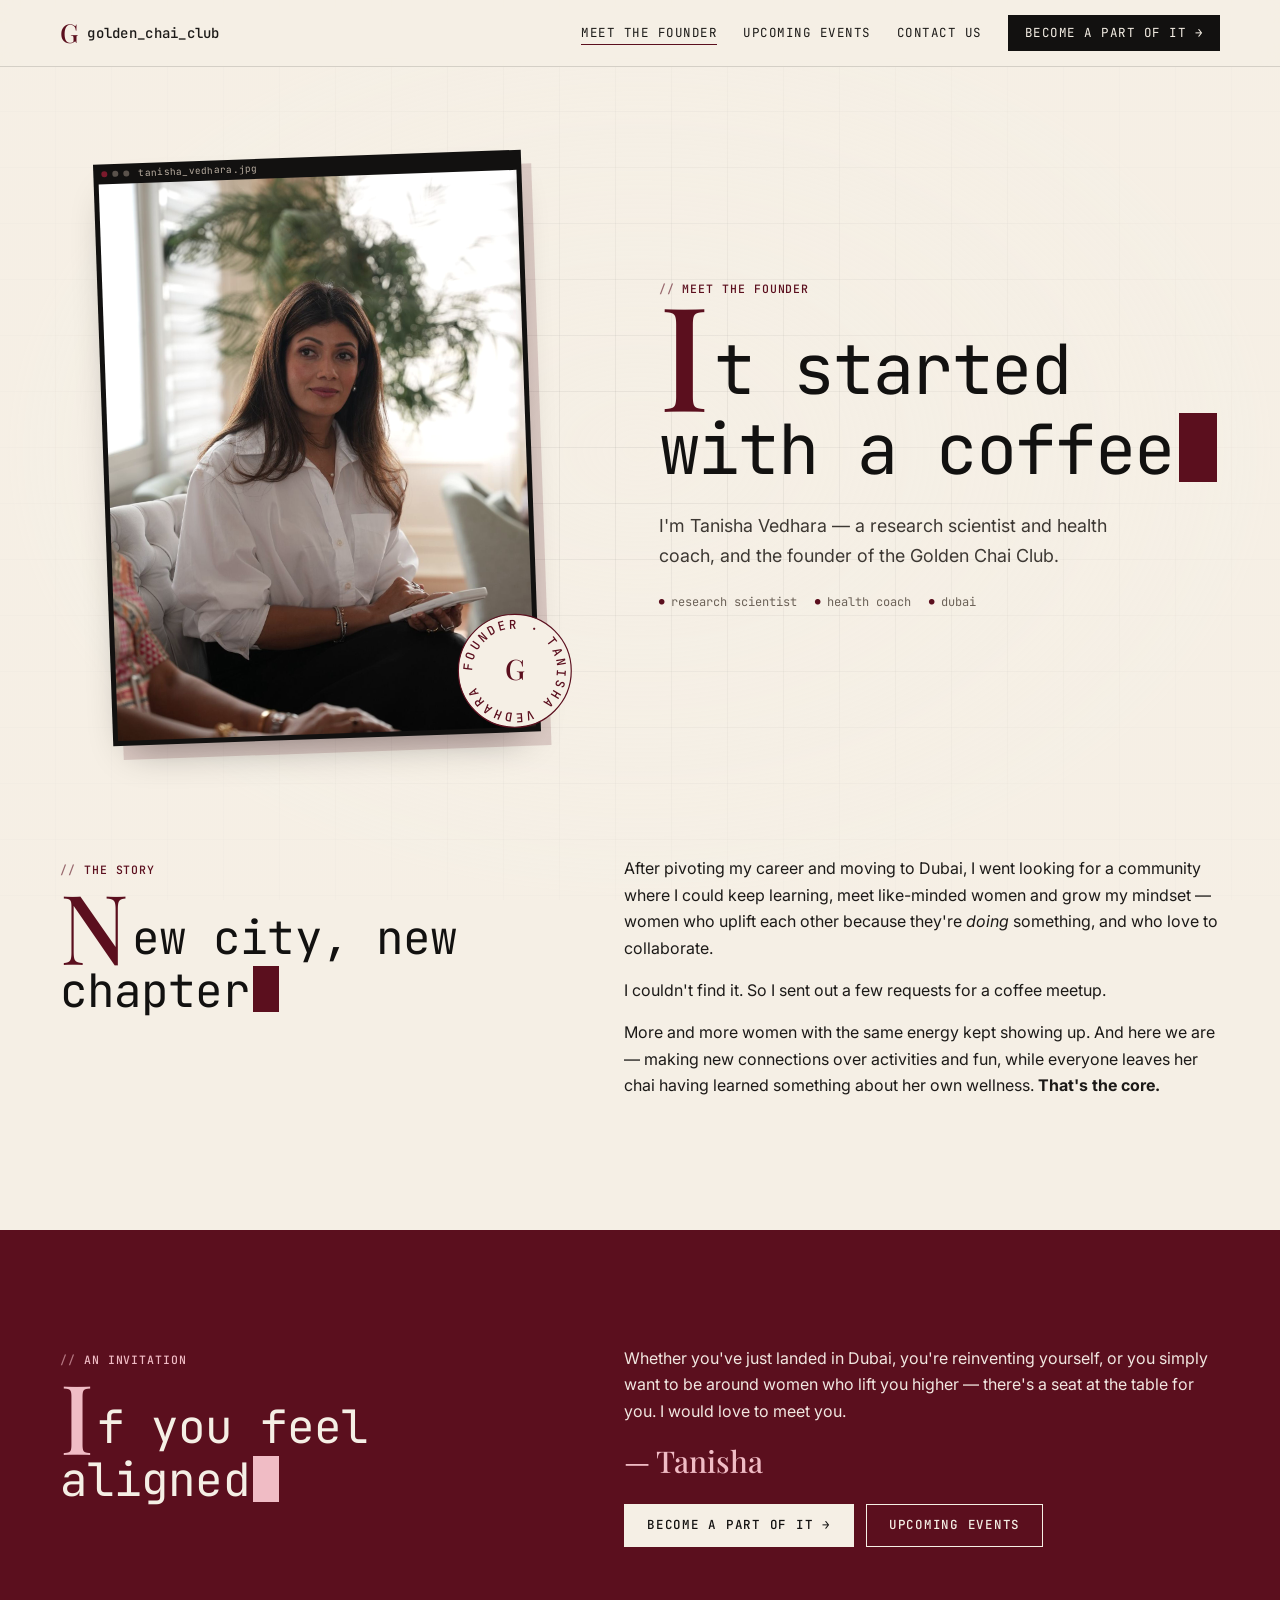
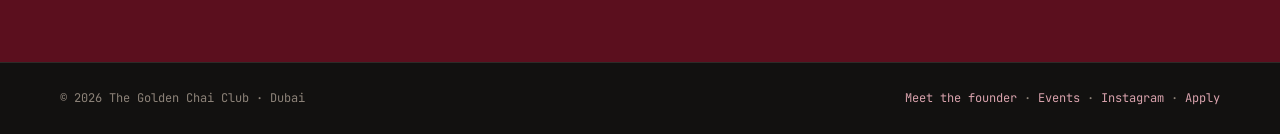
==== commit bee45114: "Golden Chai Club: club Instagram, members-only event links, no repeated photos Events listed without" ====
--- a/golden-chai-club/story.html
+++ b/golden-chai-club/story.html
@@ -30,11 +30,9 @@
 
   <section class="hero">
     <div class="wrap">
-      <div class="collage reveal" data-m style="--ar:1/1.05;--mar:1/1.1">
-        <figure class="frame " style="--x:44%;--y:4%;--w:54%;--ia:4/3;--r:4deg;--z:1;--mx:42%;--my:4%;--mw:56%"><div class="bar"><i></i><i></i><i></i><span>first_tables.jpg</span></div><img src="images/conversation.jpg" alt="Members in conversation at a gathering" loading="lazy"></figure>
-        <figure class="frame " style="--x:0%;--y:0%;--w:62%;--ia:3/4;--r:-2deg;--z:3;--mx:0%;--my:0%;--mw:62%"><div class="bar"><i></i><i></i><i></i><span>tanisha_vedhara.jpg</span></div><img src="images/host.jpg" alt="Tanisha Vedhara, founder of the Golden Chai Club" loading="lazy"></figure>
-        <figure class="frame " style="--x:56%;--y:42%;--w:40%;--ia:4/5;--r:5deg;--z:4;--mx:56%;--my:44%;--mw:42%"><div class="bar"><i></i><i></i><i></i><span>then_we_grew.jpg</span></div><img src="images/beach-selfie.jpg" alt="Tanisha with members on a beach walk" loading="lazy"></figure>
-        <div class="stamp" style="--x:42%;--y:74%;--w:22%" aria-hidden="true"><svg viewBox="0 0 100 100"><defs><path id="c4274" d="M50,50 m-36,0 a36,36 0 1,1 72,0 a36,36 0 1,1 -72,0"/></defs><circle cx="50" cy="50" r="48" stroke-width="1"/><text><textPath href="#c4274">founder · tanisha vedhara · founder · tanisha ·</textPath></text><text x="50" y="58" text-anchor="middle" style="font:500 24px 'Playfair Display',serif;fill:#5b0f1e;letter-spacing:0">G</text></svg></div>
+      <div class="collage reveal" data-m style="--ar:1/1.12;--mar:1/1.15">
+        <figure class="frame " style="--x:8%;--y:0%;--w:80%;--ia:3/4;--r:-2deg;--z:3;--mx:6%;--my:0%;--mw:82%"><div class="bar"><i></i><i></i><i></i><span>tanisha_vedhara.jpg</span></div><img src="images/host.jpg" alt="Tanisha Vedhara, founder of the Golden Chai Club" loading="lazy"></figure>
+        <div class="stamp" style="--x:74%;--y:76%;--w:22%" aria-hidden="true"><svg viewBox="0 0 100 100"><defs><path id="c7476" d="M50,50 m-36,0 a36,36 0 1,1 72,0 a36,36 0 1,1 -72,0"/></defs><circle cx="50" cy="50" r="48" stroke-width="1"/><text><textPath href="#c7476">founder · tanisha vedhara · founder · tanisha ·</textPath></text><text x="50" y="58" text-anchor="middle" style="font:500 24px 'Playfair Display',serif;fill:#5b0f1e;letter-spacing:0">G</text></svg></div>
       </div>
       <div class="reveal">
         <span class="tag">meet the founder</span>
@@ -73,7 +71,7 @@
 <footer>
   <div class="wrap">
     <span>© <span class="yr">2026</span> The Golden Chai Club · Dubai</span>
-    <span><a href="story.html">Meet the founder</a> · <a href="index.html#events">Events</a> · <a href="https://form.jotform.com/263192337664059" target="_blank" rel="noopener">Apply</a></span>
+    <span><a href="story.html">Meet the founder</a> · <a href="index.html#events">Events</a> · <a href="https://www.instagram.com/thegoldenchaiclub/" target="_blank" rel="noopener">Instagram</a> · <a href="https://form.jotform.com/263192337664059" target="_blank" rel="noopener">Apply</a></span>
   </div>
 </footer>
 <script src="site.js"></script>
--- a/golden-chai-club/style.css
+++ b/golden-chai-club/style.css
@@ -153,3 +153,6 @@
 .reveal{opacity:0;transform:translateY(20px);transition:opacity .8s ease,transform .8s ease}
 .reveal.in{opacity:1;transform:none}
 @media(prefers-reduced-motion:reduce){*{animation:none!important;transition:none!important}.reveal{opacity:1;transform:none}}
+.ev-join{display:flex;justify-content:space-between;align-items:center;gap:20px;flex-wrap:wrap;margin-top:34px;padding:24px 26px;border:1px dashed rgba(233,225,212,.35)}
+.ev-join p{margin:0;font:400 13px/1.5 var(--mono);color:#cfc5b8}
+.event{grid-template-columns:140px 1fr}
